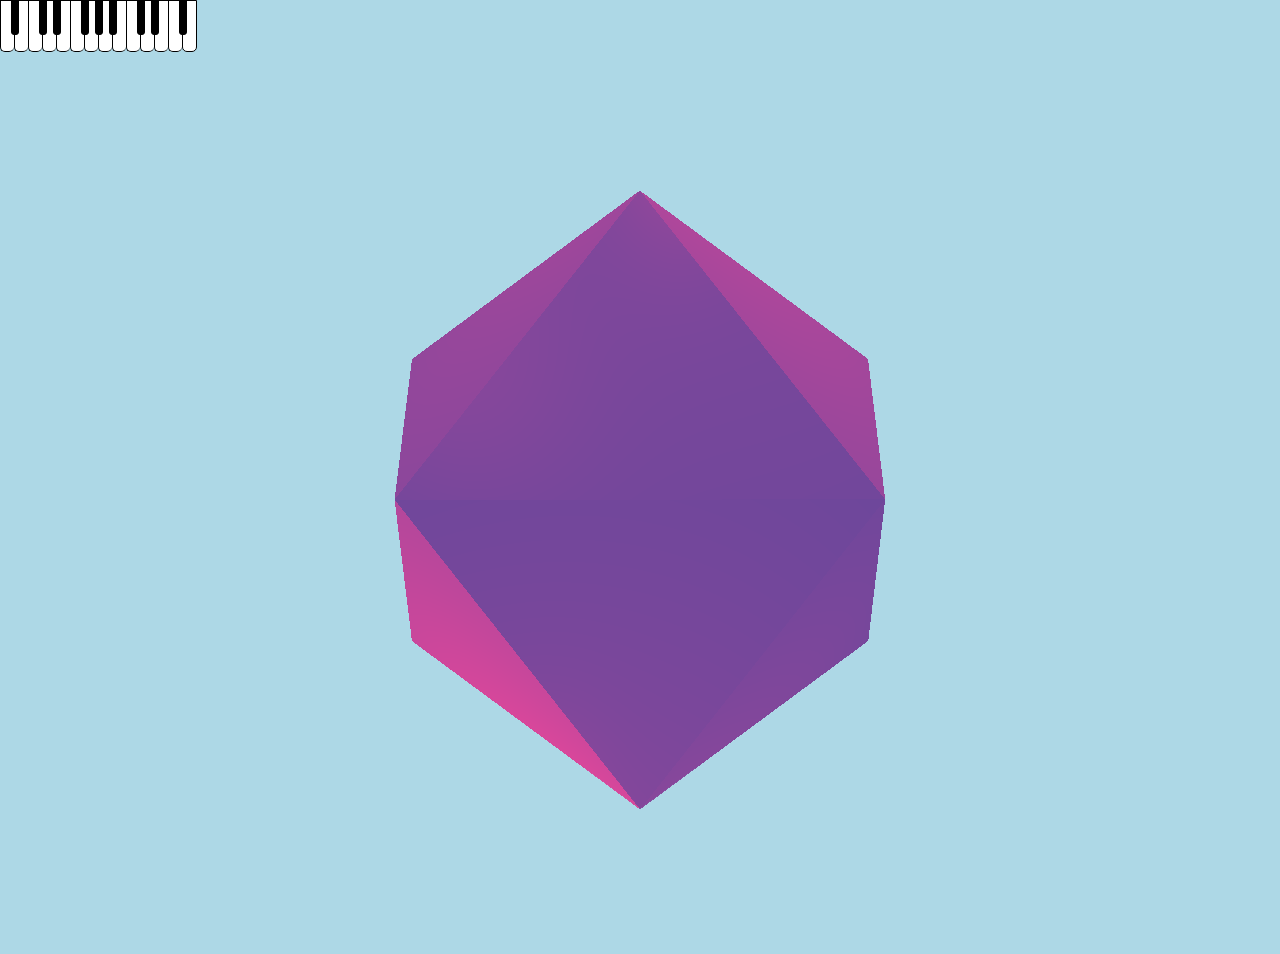
==== index.html @ 86f8cc6f "Keyboard added" ====
<!DOCTYPE html>
<html>
  <head>
    <meta charset="utf-8">
<link rel="stylesheet" href="style.css">
  </head>
  <body>

    <audio id="myAudio" src="assets/dr_who.mp3">
      
    </audio>

    <div id="keyboard"></div>
    
    <script src="scripts/three.min.js"></script>
    <script src="scripts/detector.js"></script>

    <script src="scripts/qwerty-hancock.js"></script>

    <script src="scripts/app.js"></script>

    <script src="scripts/test.js"></script>

    <script>  
      window.AudioContext = window.AudioContext || window.webkitAudioContext;

      var context = new AudioContext(),
          settings = {
              id: 'keyboard',
              width: 200,
              height: 50,
              startNote: 'A2',
              whiteNotesColour: '#fff',
              blackNotesColour: '#000',
              borderColour: '#000',
              activeColour: 'yellow',
              octaves: 2
          },
          keyboard = new QwertyHancock(settings);

      masterGain = context.createGain();
      nodes = [];

      masterGain.gain.value = 0.3;
      masterGain.connect(context.destination); 

      keyboard.keyDown = function (note, frequency) {
          var oscillator = context.createOscillator();
          oscillator.type = 'sawtooth';
          oscillator.frequency.value = frequency;
          oscillator.connect(masterGain);
          oscillator.start(0);
          oscillator.detune.value = 2 * -1000
          nodes.push(oscillator);
      };

      keyboard.keyUp = function (note, frequency) {
          var new_nodes = [];

          for (var i = 0; i < nodes.length; i++) {
              if (Math.round(nodes[i].frequency.value) === Math.round(frequency)) {
                  nodes[i].stop(0);
                  nodes[i].disconnect();
              } else {
                  new_nodes.push(nodes[i]);
              }
          }

          nodes = new_nodes;
      };
  </script>

  </body>
</html>
---- style.css ----
body {
  background-color: lightblue;
  margin: 0;
  overflow: hidden;
}
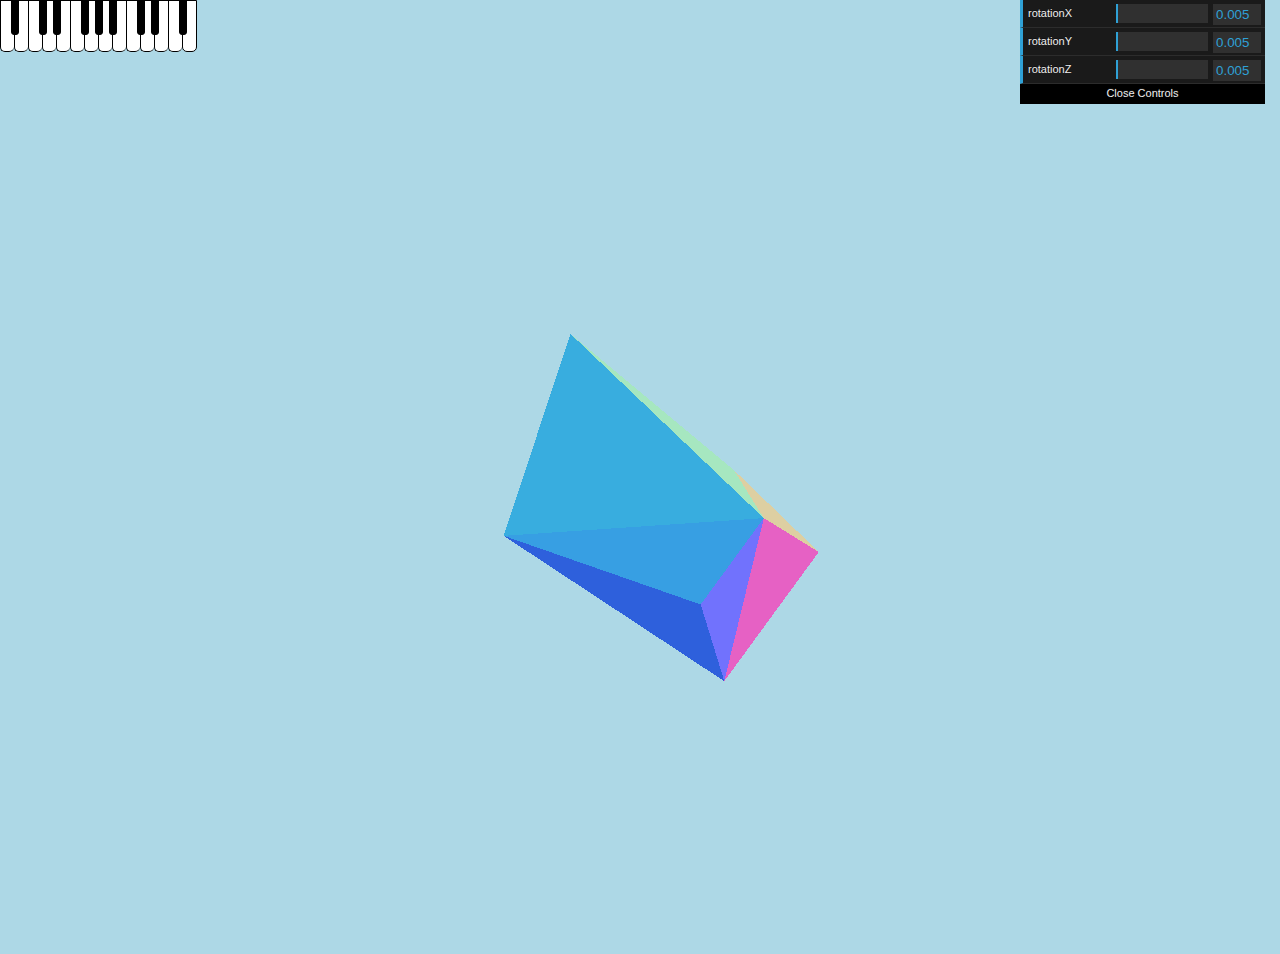
==== commit cb07a4b1: "dependancy added: dat.gui.js. app.js now has GUI for XYZ axis rotations" ====
--- a/index.html
+++ b/index.html
@@ -6,20 +6,16 @@
   </head>
   <body>
 
-    <audio id="myAudio" src="assets/dr_who.mp3">
-      
-    </audio>
+    
 
     <div id="keyboard"></div>
     
-    <script src="scripts/three.min.js"></script>
-    <script src="scripts/detector.js"></script>
-
-    <script src="scripts/qwerty-hancock.js"></script>
-
-    <script src="scripts/app.js"></script>
-
-    <script src="scripts/test.js"></script>
+    <script type="text/javascript" src="scripts/dat.gui.min.js"></script>
+    <script type="text/javascript" src="scripts/three.min.js"></script>
+    <script type="text/javascript" src="scripts/detector.js"></script>
+    <script type="text/javascript" src="scripts/qwerty-hancock.js"></script>
+    <script type="text/javascript" src="scripts/app.js"></script>
+    <script type="text/javascript" src="scripts/test.js"></script>
 
     <script>  
       window.AudioContext = window.AudioContext || window.webkitAudioContext;
@@ -38,6 +34,12 @@
           },
           keyboard = new QwertyHancock(settings);
 
+      var analyser = context.createAnalyser();
+      analyser.fftsize = 2048;
+      analyser.minDecibels = -90;
+      analyser.maxDecibels = -10;
+      analyser.smoothingTimeConstant = 0.85;
+
       masterGain = context.createGain();
       nodes = [];
 
@@ -46,12 +48,25 @@
 
       keyboard.keyDown = function (note, frequency) {
           var oscillator = context.createOscillator();
-          oscillator.type = 'sawtooth';
+          oscillator.type = 'triangle';
           oscillator.frequency.value = frequency;
           oscillator.connect(masterGain);
+          oscillator.detune.value = 2
           oscillator.start(0);
-          oscillator.detune.value = 2 * -1000
           nodes.push(oscillator);
+
+
+          oscillator.connect(analyser);
+          analyser.connect(context.destination);
+          
+
+          var bufferLength = analyser.frequencyBinCount
+          var dataArray = new Uint8Array(analyser.frequencyBinCount);
+          analyser.getByteTimeDomainData(dataArray);
+
+          
+
+          debugger;
       };
 
       keyboard.keyUp = function (note, frequency) {
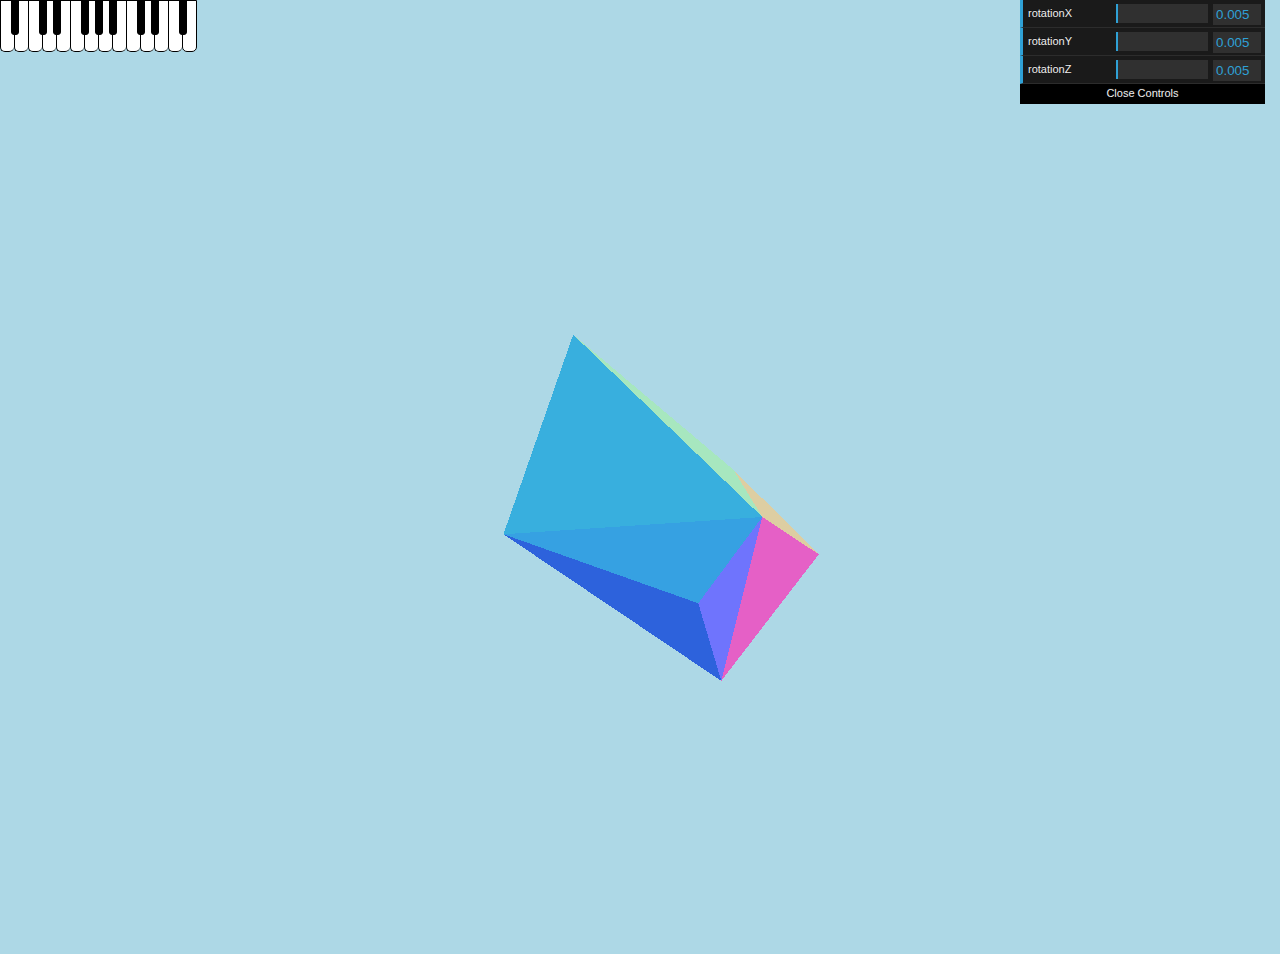
==== commit 84b374b7: "removed debugger" ====
--- a/index.html
+++ b/index.html
@@ -64,9 +64,7 @@
           var dataArray = new Uint8Array(analyser.frequencyBinCount);
           analyser.getByteTimeDomainData(dataArray);
 
-          
-
-          debugger;
+          // debugger;
       };
 
       keyboard.keyUp = function (note, frequency) {
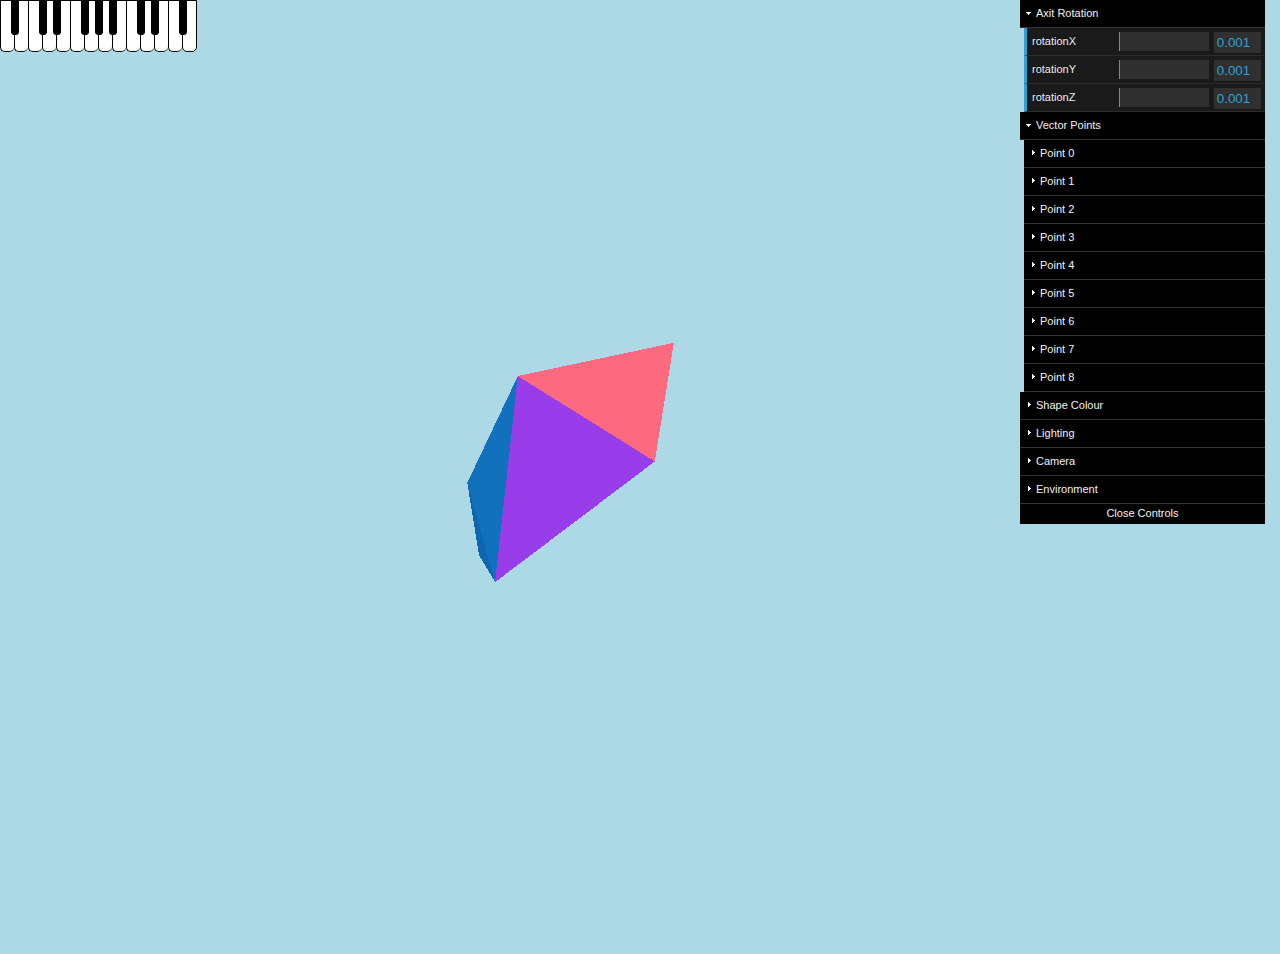
==== commit 560b62d1: "Merge branch 'master' into gh-pages" ====
--- a/index.html
+++ b/index.html
@@ -5,8 +5,6 @@
 <link rel="stylesheet" href="style.css">
   </head>
   <body>
-
-    
 
     <div id="keyboard"></div>
     
@@ -17,71 +15,5 @@
     <script type="text/javascript" src="scripts/app.js"></script>
     <script type="text/javascript" src="scripts/test.js"></script>
 
-    <script>  
-      window.AudioContext = window.AudioContext || window.webkitAudioContext;
-
-      var context = new AudioContext(),
-          settings = {
-              id: 'keyboard',
-              width: 200,
-              height: 50,
-              startNote: 'A2',
-              whiteNotesColour: '#fff',
-              blackNotesColour: '#000',
-              borderColour: '#000',
-              activeColour: 'yellow',
-              octaves: 2
-          },
-          keyboard = new QwertyHancock(settings);
-
-      var analyser = context.createAnalyser();
-      analyser.fftsize = 2048;
-      analyser.minDecibels = -90;
-      analyser.maxDecibels = -10;
-      analyser.smoothingTimeConstant = 0.85;
-
-      masterGain = context.createGain();
-      nodes = [];
-
-      masterGain.gain.value = 0.3;
-      masterGain.connect(context.destination); 
-
-      keyboard.keyDown = function (note, frequency) {
-          var oscillator = context.createOscillator();
-          oscillator.type = 'triangle';
-          oscillator.frequency.value = frequency;
-          oscillator.connect(masterGain);
-          oscillator.detune.value = 2
-          oscillator.start(0);
-          nodes.push(oscillator);
-
-
-          oscillator.connect(analyser);
-          analyser.connect(context.destination);
-          
-
-          var bufferLength = analyser.frequencyBinCount
-          var dataArray = new Uint8Array(analyser.frequencyBinCount);
-          analyser.getByteTimeDomainData(dataArray);
-
-          // debugger;
-      };
-
-      keyboard.keyUp = function (note, frequency) {
-          var new_nodes = [];
-
-          for (var i = 0; i < nodes.length; i++) {
-              if (Math.round(nodes[i].frequency.value) === Math.round(frequency)) {
-                  nodes[i].stop(0);
-                  nodes[i].disconnect();
-              } else {
-                  new_nodes.push(nodes[i]);
-              }
-          }
-
-          nodes = new_nodes;
-      };
-  </script>
-
   </body>
-</html>+</html>
